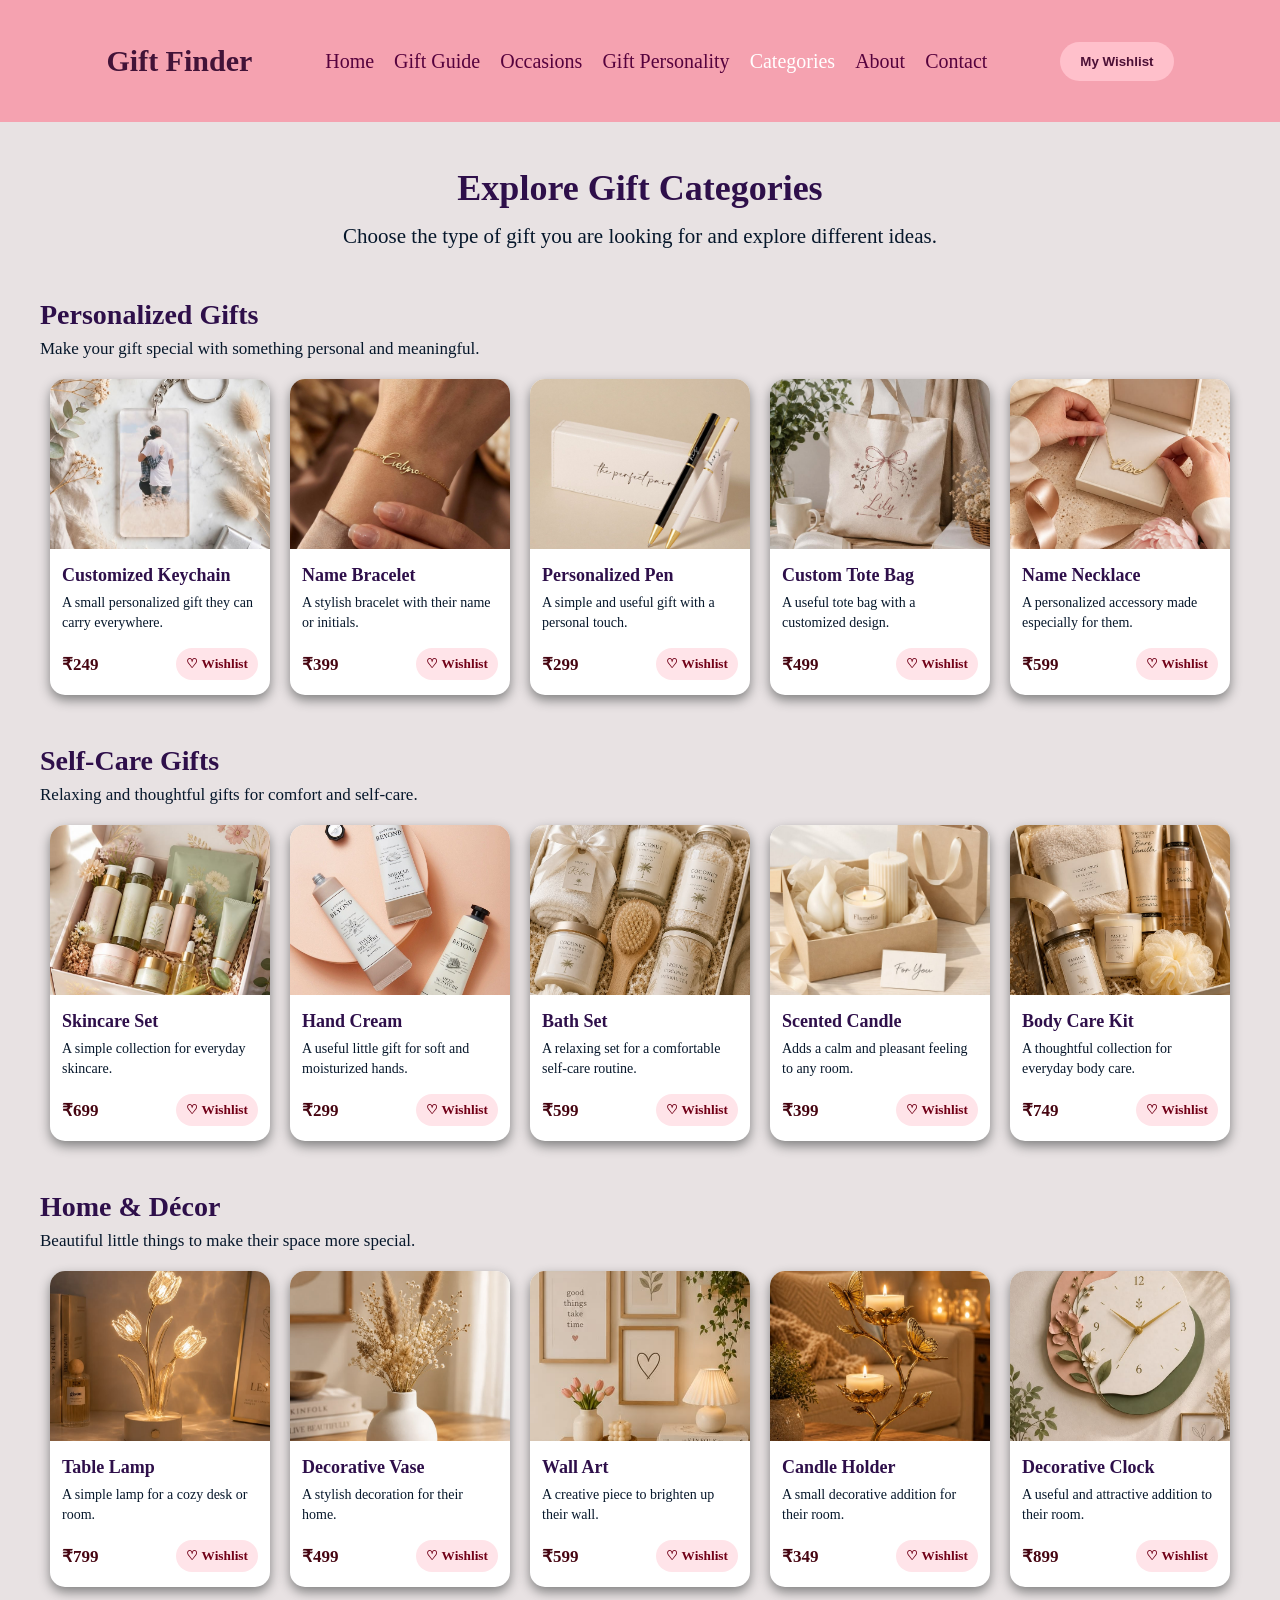
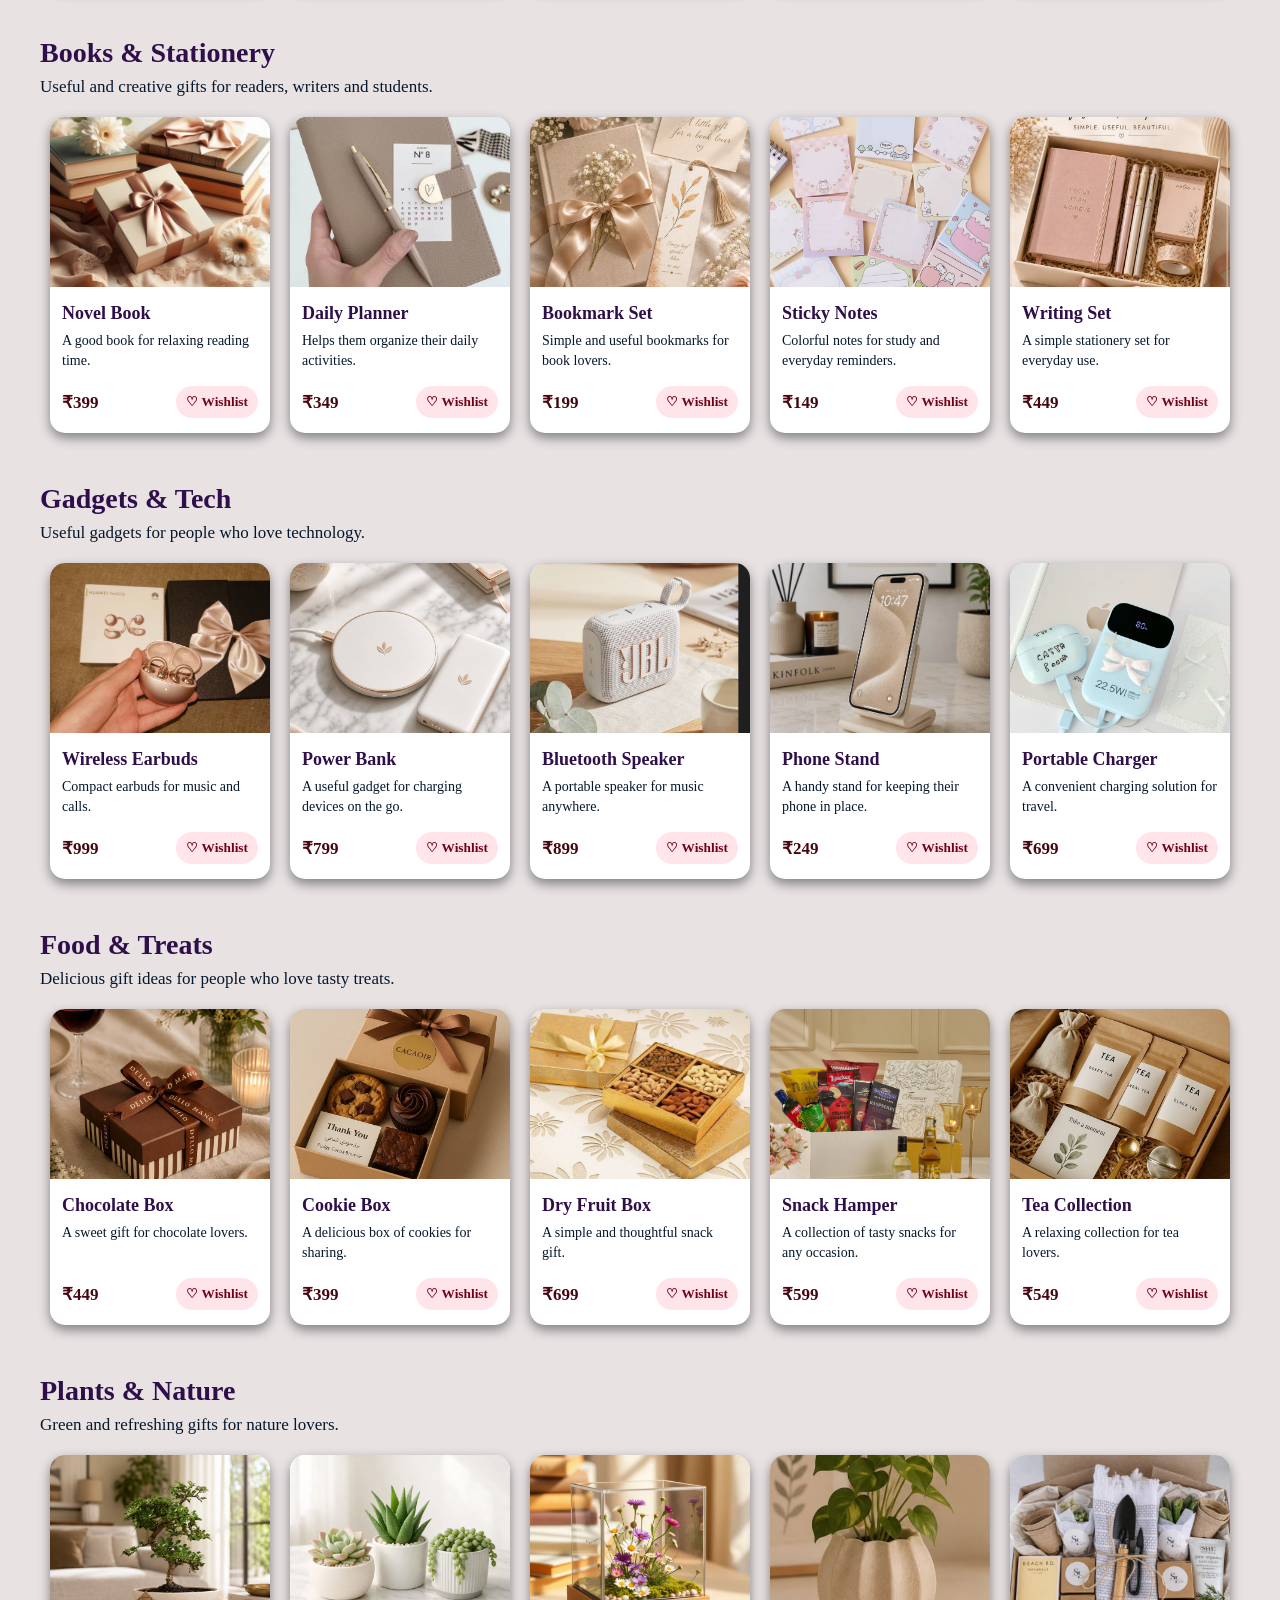
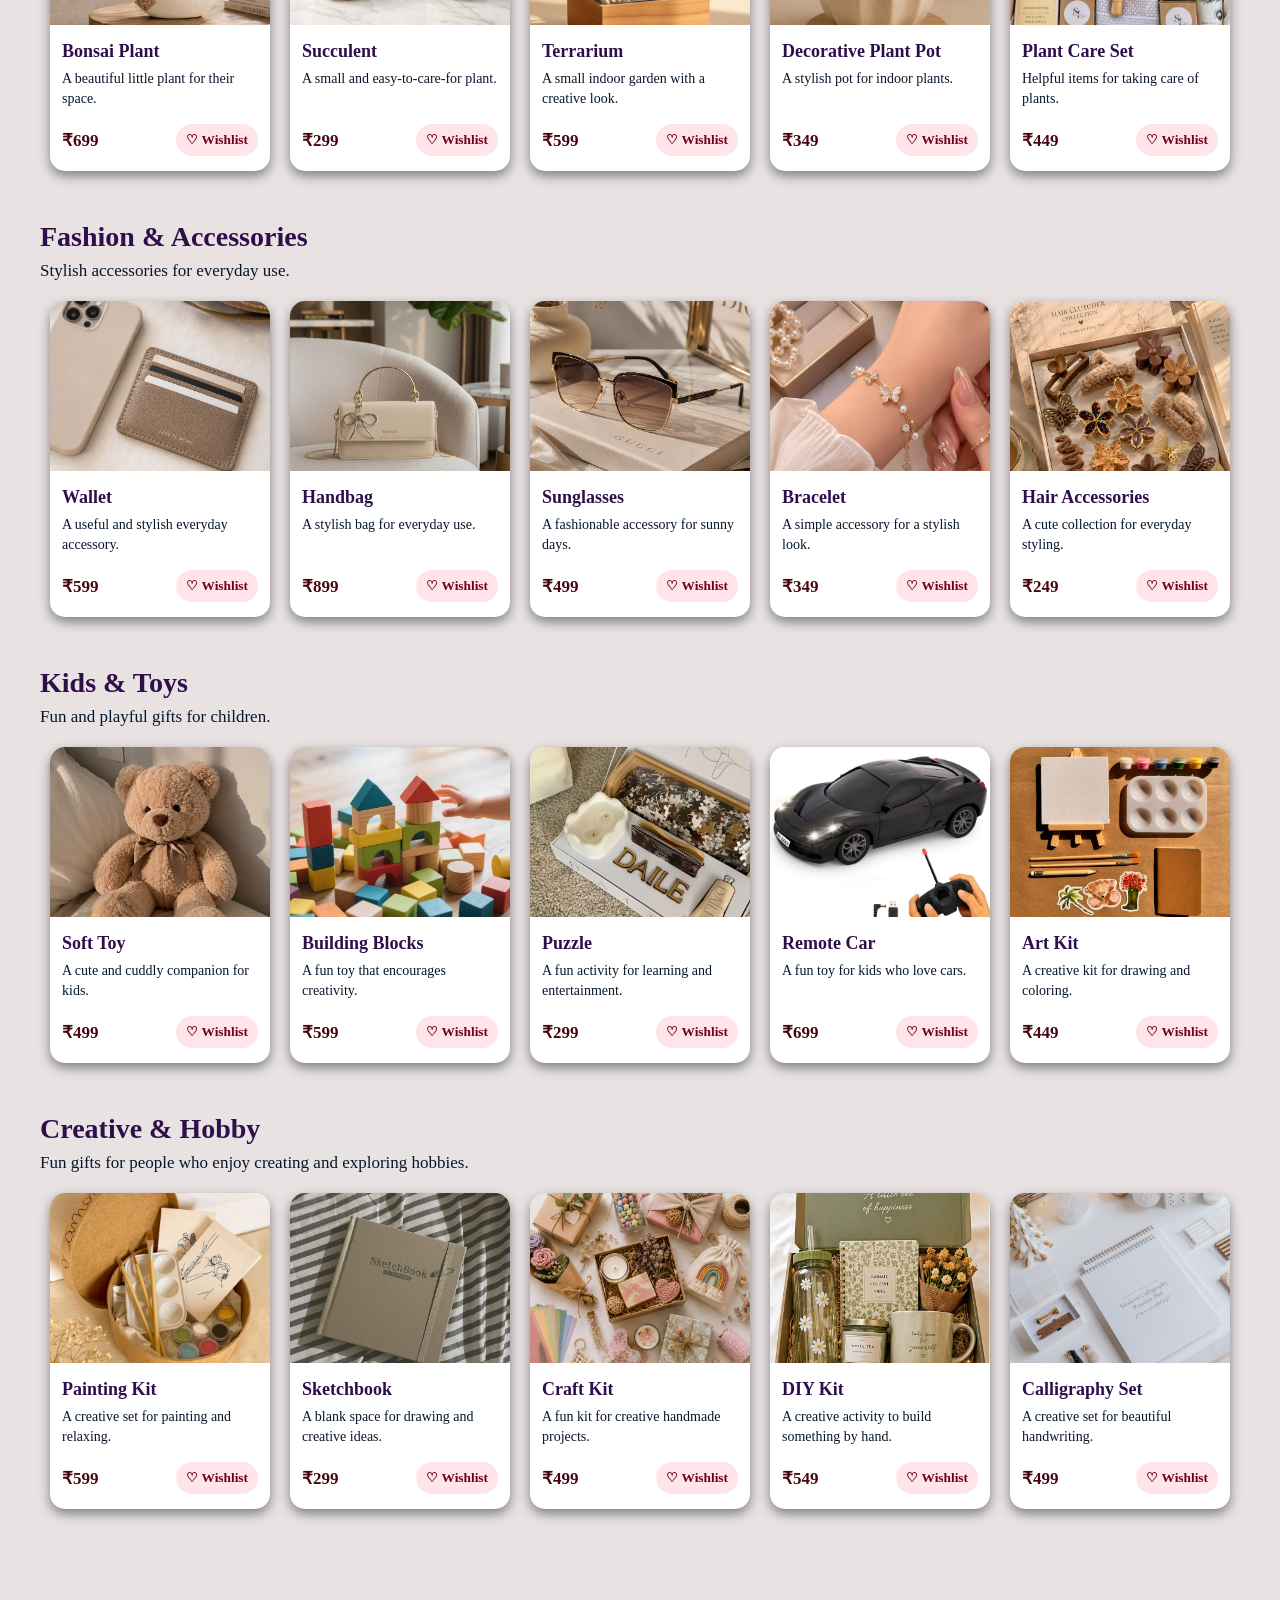
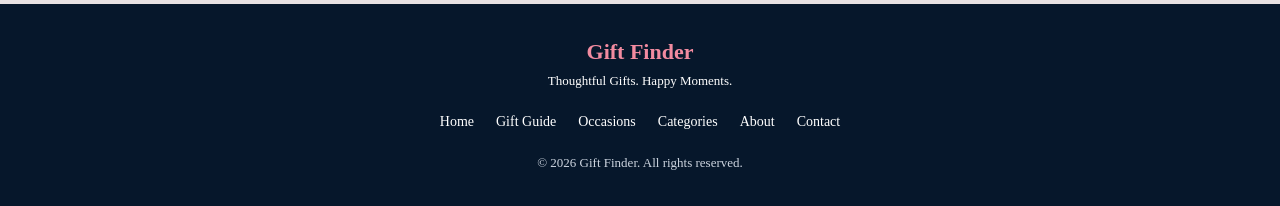
==== categories.html @ 7cc3c063 "project workout" ====
<!DOCTYPE html>
<html>

<head>
    <title>Guide</title>
    <link rel="stylesheet" href="categories.css">
</head>

<body>
    <header>
        <div class="logo">
            Gift Finder
        </div>

        <nav>
            <a href="index.html">Home</a>
            <a href="gift-guide.html">Gift Guide</a>
            <a href="occasions.html">Occasions</a>
            <a href="Gift Personality.html" >Gift Personality</a>
            <a href="categories.html" class="active">Categories</a>
            <a href="about.html">About</a>
            <a href="contact.html">Contact</a>
        </nav>

        <button class="wishlist">My Wishlist</button>
    </header>







<section class="categories">

    <h1>Explore Gift Categories</h1>

    <p class="categories-intro">
        Choose the type of gift you are looking for and explore different ideas.
    </p>


    <!-- Personalized Gifts -->

    <h2>Personalized Gifts</h2>

    <p class="section-text">
        Make your gift special with something personal and meaningful.
    </p>

    <div class="gift-container">

        <div class="gift-card">
            <img src="./Imgs/customized keychain.jpg" alt="Customized Keychain">
            <h3>Customized Keychain</h3>
            <p>A small personalized gift they can carry everywhere.</p>
            <div class="card-bottom">
                <span>₹249</span>
                <button>♡ Wishlist</button>
            </div>
        </div>

        <div class="gift-card">
            <img src="./Imgs/name bracelet.jpg" alt="Name Bracelet">
            <h3>Name Bracelet</h3>
            <p>A stylish bracelet with their name or initials.</p>
            <div class="card-bottom">
                <span>₹399</span>
                <button>♡ Wishlist</button>
            </div>
        </div>

        <div class="gift-card">
            <img src="./Imgs/personalized pen.jpg" alt="Personalized Pen">
            <h3>Personalized Pen</h3>
            <p>A simple and useful gift with a personal touch.</p>
            <div class="card-bottom">
                <span>₹299</span>
                <button>♡ Wishlist</button>
            </div>
        </div>

        <div class="gift-card">
            <img src="./Imgs/custom tote bag.jpg" alt="Custom Tote Bag">
            <h3>Custom Tote Bag</h3>
            <p>A useful tote bag with a customized design.</p>
            <div class="card-bottom">
                <span>₹499</span>
                <button>♡ Wishlist</button>
            </div>
        </div>

        <div class="gift-card">
            <img src="./Imgs/name necklace.jpg" alt="Name Necklace">
            <h3>Name Necklace</h3>
            <p>A personalized accessory made especially for them.</p>
            <div class="card-bottom">
                <span>₹599</span>
                <button>♡ Wishlist</button>
            </div>
        </div>

    </div>


    <!-- Self Care -->

    <h2>Self-Care Gifts</h2>

    <p class="section-text">
        Relaxing and thoughtful gifts for comfort and self-care.
    </p>

    <div class="gift-container">

        <div class="gift-card">
            <img src="./Imgs/skincare set.jpg" alt="Skincare Set">
            <h3>Skincare Set</h3>
            <p>A simple collection for everyday skincare.</p>
            <div class="card-bottom">
                <span>₹699</span>
                <button>♡ Wishlist</button>
            </div>
        </div>

        <div class="gift-card">
            <img src="./Imgs/hand cream.jpg" alt="Hand Cream">
            <h3>Hand Cream</h3>
            <p>A useful little gift for soft and moisturized hands.</p>
            <div class="card-bottom">
                <span>₹299</span>
                <button>♡ Wishlist</button>
            </div>
        </div>

        <div class="gift-card">
            <img src="./Imgs/bath set.jpg" alt="Bath Set">
            <h3>Bath Set</h3>
            <p>A relaxing set for a comfortable self-care routine.</p>
            <div class="card-bottom">
                <span>₹599</span>
                <button>♡ Wishlist</button>
            </div>
        </div>

        <div class="gift-card">
            <img src="./Imgs/scented candle.jpg" alt="Scented Candle">
            <h3>Scented Candle</h3>
            <p>Adds a calm and pleasant feeling to any room.</p>
            <div class="card-bottom">
                <span>₹399</span>
                <button>♡ Wishlist</button>
            </div>
        </div>

        <div class="gift-card">
            <img src="./Imgs/body care kit.jpg" alt="Body Care Kit">
            <h3>Body Care Kit</h3>
            <p>A thoughtful collection for everyday body care.</p>
            <div class="card-bottom">
                <span>₹749</span>
                <button>♡ Wishlist</button>
            </div>
        </div>

    </div>


    <!-- Home and Decor -->

    <h2>Home & Décor</h2>

    <p class="section-text">
        Beautiful little things to make their space more special.
    </p>

    <div class="gift-container">

        <div class="gift-card">
            <img src="./Imgs/table lamp.jpg" alt="Table Lamp">
            <h3>Table Lamp</h3>
            <p>A simple lamp for a cozy desk or room.</p>
            <div class="card-bottom">
                <span>₹799</span>
                <button>♡ Wishlist</button>
            </div>
        </div>

        <div class="gift-card">
            <img src="./Imgs/decorative vase.jpg" alt="Decorative Vase">
            <h3>Decorative Vase</h3>
            <p>A stylish decoration for their home.</p>
            <div class="card-bottom">
                <span>₹499</span>
                <button>♡ Wishlist</button>
            </div>
        </div>

        <div class="gift-card">
            <img src="./Imgs/wall art.jpg" alt="Wall Art">
            <h3>Wall Art</h3>
            <p>A creative piece to brighten up their wall.</p>
            <div class="card-bottom">
                <span>₹599</span>
                <button>♡ Wishlist</button>
            </div>
        </div>

        <div class="gift-card">
            <img src="./Imgs/candle holder.jpg" alt="Candle Holder">
            <h3>Candle Holder</h3>
            <p>A small decorative addition for their room.</p>
            <div class="card-bottom">
                <span>₹349</span>
                <button>♡ Wishlist</button>
            </div>
        </div>


        <div class="gift-card">
            <img src="./Imgs/decorative clock.jpg" alt="Decorative Clock">
            <h3>Decorative Clock</h3>
            <p>A useful and attractive addition to their room.</p>
            <div class="card-bottom">
                <span>₹899</span>
                <button>♡ Wishlist</button>
            </div>
        </div>

    </div>


    <!-- Books and Stationery -->

    <h2>Books & Stationery</h2>

    <p class="section-text">
        Useful and creative gifts for readers, writers and students.
    </p>

    <div class="gift-container">

        <div class="gift-card">
            <img src="./Imgs/novel book.jpg" alt="Novel Book">
            <h3>Novel Book</h3>
            <p>A good book for relaxing reading time.</p>
            <div class="card-bottom">
                <span>₹399</span>
                <button>♡ Wishlist</button>
            </div>
        </div>

        <div class="gift-card">
            <img src="./Imgs/planner.jpg" alt="Planner">
            <h3>Daily Planner</h3>
            <p>Helps them organize their daily activities.</p>
            <div class="card-bottom">
                <span>₹349</span>
                <button>♡ Wishlist</button>
            </div>
        </div>

        <div class="gift-card">
            <img src="./Imgs/bookmark set.jpg" alt="Bookmark Set">
            <h3>Bookmark Set</h3>
            <p>Simple and useful bookmarks for book lovers.</p>
            <div class="card-bottom">
                <span>₹199</span>
                <button>♡ Wishlist</button>
            </div>
        </div>

        <div class="gift-card">
            <img src="./Imgs/sticky notes.jpg" alt="Sticky Notes">
            <h3>Sticky Notes</h3>
            <p>Colorful notes for study and everyday reminders.</p>
            <div class="card-bottom">
                <span>₹149</span>
                <button>♡ Wishlist</button>
            </div>
        </div>


        <div class="gift-card">
            <img src="./Imgs/writing set.jpg" alt="Writing Set">
            <h3>Writing Set</h3>
            <p>A simple stationery set for everyday use.</p>
            <div class="card-bottom">
                <span>₹449</span>
                <button>♡ Wishlist</button>
            </div>
        </div>

    </div>


    <!-- Gadgets -->

    <h2>Gadgets & Tech</h2>

    <p class="section-text">
        Useful gadgets for people who love technology.
    </p>

    <div class="gift-container">

        <div class="gift-card">
            <img src="./Imgs/wireless earbuds.jpg" alt="Wireless Earbuds">
            <h3>Wireless Earbuds</h3>
            <p>Compact earbuds for music and calls.</p>
            <div class="card-bottom">
                <span>₹999</span>
                <button>♡ Wishlist</button>
            </div>
        </div>

        <div class="gift-card">
            <img src="./Imgs/power bank.jpg" alt="Power Bank">
            <h3>Power Bank</h3>
            <p>A useful gadget for charging devices on the go.</p>
            <div class="card-bottom">
                <span>₹799</span>
                <button>♡ Wishlist</button>
            </div>
        </div>


        <div class="gift-card">
            <img src="./Imgs/bluetooth speaker.jpg" alt="Bluetooth Speaker">
            <h3>Bluetooth Speaker</h3>
            <p>A portable speaker for music anywhere.</p>
            <div class="card-bottom">
                <span>₹899</span>
                <button>♡ Wishlist</button>
            </div>
        </div>

        <div class="gift-card">
            <img src="./Imgs/phone stand.jpg" alt="Phone Stand">
            <h3>Phone Stand</h3>
            <p>A handy stand for keeping their phone in place.</p>
            <div class="card-bottom">
                <span>₹249</span>
                <button>♡ Wishlist</button>
            </div>
        </div>

        <div class="gift-card">
            <img src="./Imgs/portable charger.jpg" alt="Portable Charger">
            <h3>Portable Charger</h3>
            <p>A convenient charging solution for travel.</p>
            <div class="card-bottom">
                <span>₹699</span>
                <button>♡ Wishlist</button>
            </div>
        </div>

    </div>


    <!-- Food -->

    <h2>Food & Treats</h2>

    <p class="section-text">
        Delicious gift ideas for people who love tasty treats.
    </p>

    <div class="gift-container">

        <div class="gift-card">
            <img src="./Imgs/chocolate box.jpg" alt="Chocolate Box">
            <h3>Chocolate Box</h3>
            <p>A sweet gift for chocolate lovers.</p>
            <div class="card-bottom">
                <span>₹449</span>
                <button>♡ Wishlist</button>
            </div>
        </div>

        <div class="gift-card">
            <img src="./Imgs/cookie box.jpg" alt="Cookie Box">
            <h3>Cookie Box</h3>
            <p>A delicious box of cookies for sharing.</p>
            <div class="card-bottom">
                <span>₹399</span>
                <button>♡ Wishlist</button>
            </div>
        </div>

        <div class="gift-card">
            <img src="./Imgs/dry fruit box.jpg" alt="Dry Fruit Box">
            <h3>Dry Fruit Box</h3>
            <p>A simple and thoughtful snack gift.</p>
            <div class="card-bottom">
                <span>₹699</span>
                <button>♡ Wishlist</button>
            </div>
        </div>

        <div class="gift-card">
            <img src="./Imgs/snack hamper.jpg" alt="Snack Hamper">
            <h3>Snack Hamper</h3>
            <p>A collection of tasty snacks for any occasion.</p>
            <div class="card-bottom">
                <span>₹599</span>
                <button>♡ Wishlist</button>
            </div>
        </div>


        <div class="gift-card">
            <img src="./Imgs/tea collection.jpg" alt="Tea Collection">
            <h3>Tea Collection</h3>
            <p>A relaxing collection for tea lovers.</p>
            <div class="card-bottom">
                <span>₹549</span>
                <button>♡ Wishlist</button>
            </div>
        </div>

    </div>


    <!-- Plants -->

    <h2>Plants & Nature</h2>

    <p class="section-text">
        Green and refreshing gifts for nature lovers.
    </p>

    <div class="gift-container">

        <div class="gift-card">
            <img src="./Imgs/bonsai plant.jpg" alt="Bonsai Plant">
            <h3>Bonsai Plant</h3>
            <p>A beautiful little plant for their space.</p>
            <div class="card-bottom">
                <span>₹699</span>
                <button>♡ Wishlist</button>
            </div>
        </div>

        <div class="gift-card">
            <img src="./Imgs/succulent.jpg" alt="Succulent">
            <h3>Succulent</h3>
            <p>A small and easy-to-care-for plant.</p>
            <div class="card-bottom">
                <span>₹299</span>
                <button>♡ Wishlist</button>
            </div>
        </div>

        <div class="gift-card">
            <img src="./Imgs/terrarium.jpg" alt="Terrarium">
            <h3>Terrarium</h3>
            <p>A small indoor garden with a creative look.</p>
            <div class="card-bottom">
                <span>₹599</span>
                <button>♡ Wishlist</button>
            </div>
        </div>

        <div class="gift-card">
            <img src="./Imgs/plant pot.jpg" alt="Plant Pot">
            <h3>Decorative Plant Pot</h3>
            <p>A stylish pot for indoor plants.</p>
            <div class="card-bottom">
                <span>₹349</span>
                <button>♡ Wishlist</button>
            </div>
        </div>


        <div class="gift-card">
            <img src="./Imgs/plant care.jpg" alt="Plant Care">
            <h3>Plant Care Set</h3>
            <p>Helpful items for taking care of plants.</p>
            <div class="card-bottom">
                <span>₹449</span>
                <button>♡ Wishlist</button>
            </div>
        </div>

    </div>


    <!-- Fashion -->

    <h2>Fashion & Accessories</h2>

    <p class="section-text">
        Stylish accessories for everyday use.
    </p>

    <div class="gift-container">

        <div class="gift-card">
            <img src="./Imgs/wallet.jpg" alt="Wallet">
            <h3>Wallet</h3>
            <p>A useful and stylish everyday accessory.</p>
            <div class="card-bottom">
                <span>₹599</span>
                <button>♡ Wishlist</button>
            </div>
        </div>

        <div class="gift-card">
            <img src="./Imgs/handbag.jpg" alt="Handbag">
            <h3>Handbag</h3>
            <p>A stylish bag for everyday use.</p>
            <div class="card-bottom">
                <span>₹899</span>
                <button>♡ Wishlist</button>
            </div>
        </div>

        <div class="gift-card">
            <img src="./Imgs/sunglasses.jpg" alt="Sunglasses">
            <h3>Sunglasses</h3>
            <p>A fashionable accessory for sunny days.</p>
            <div class="card-bottom">
                <span>₹499</span>
                <button>♡ Wishlist</button>
            </div>
        </div>


        <div class="gift-card">
            <img src="./Imgs/bracelet.jpg" alt="Bracelet">
            <h3>Bracelet</h3>
            <p>A simple accessory for a stylish look.</p>
            <div class="card-bottom">
                <span>₹349</span>
                <button>♡ Wishlist</button>
            </div>
        </div>

        <div class="gift-card">
            <img src="./Imgs/hair accessories.jpg" alt="Hair Accessories">
            <h3>Hair Accessories</h3>
            <p>A cute collection for everyday styling.</p>
            <div class="card-bottom">
                <span>₹249</span>
                <button>♡ Wishlist</button>
            </div>
        </div>

    </div>


    <!-- Kids -->

    <h2>Kids & Toys</h2>

    <p class="section-text">
        Fun and playful gifts for children.
    </p>

    <div class="gift-container">

        <div class="gift-card">
            <img src="./Imgs/soft toy.jpg" alt="Soft Toy">
            <h3>Soft Toy</h3>
            <p>A cute and cuddly companion for kids.</p>
            <div class="card-bottom">
                <span>₹499</span>
                <button>♡ Wishlist</button>
            </div>
        </div>

        <div class="gift-card">
            <img src="./Imgs/building box.jpg" alt="Building Blocks">
            <h3>Building Blocks</h3>
            <p>A fun toy that encourages creativity.</p>
            <div class="card-bottom">
                <span>₹599</span>
                <button>♡ Wishlist</button>
            </div>
        </div>

        <div class="gift-card">
            <img src="./Imgs/puzzle.jpg" alt="Puzzle">
            <h3>Puzzle</h3>
            <p>A fun activity for learning and entertainment.</p>
            <div class="card-bottom">
                <span>₹299</span>
                <button>♡ Wishlist</button>
            </div>
        </div>

        <div class="gift-card">
            <img src="./Imgs/remote car.jpg" alt="Remote Car">
            <h3>Remote Car</h3>
            <p>A fun toy for kids who love cars.</p>
            <div class="card-bottom">
                <span>₹699</span>
                <button>♡ Wishlist</button>
            </div>
        </div>

        <div class="gift-card">
            <img src="./Imgs/art kit.jpg" alt="Art Kit">
            <h3>Art Kit</h3>
            <p>A creative kit for drawing and coloring.</p>
            <div class="card-bottom">
                <span>₹449</span>
                <button>♡ Wishlist</button>
            </div>
        </div>


    </div>


    <!-- Creative -->

    <h2>Creative & Hobby</h2>

    <p class="section-text">
        Fun gifts for people who enjoy creating and exploring hobbies.
    </p>

    <div class="gift-container">

        <div class="gift-card">
            <img src="./Imgs/painting kit.jpg" alt="Painting Kit">
            <h3>Painting Kit</h3>
            <p>A creative set for painting and relaxing.</p>
            <div class="card-bottom">
                <span>₹599</span>
                <button>♡ Wishlist</button>
            </div>
        </div>

        <div class="gift-card">
            <img src="./Imgs/sketchbook.jpg" alt="Sketchbook">
            <h3>Sketchbook</h3>
            <p>A blank space for drawing and creative ideas.</p>
            <div class="card-bottom">
                <span>₹299</span>
                <button>♡ Wishlist</button>
            </div>
        </div>

        <div class="gift-card">
            <img src="./Imgs/craft kit.jpg" alt="Craft Kit">
            <h3>Craft Kit</h3>
            <p>A fun kit for creative handmade projects.</p>
            <div class="card-bottom">
                <span>₹499</span>
                <button>♡ Wishlist</button>
            </div>
        </div>

        <div class="gift-card">
            <img src="./Imgs/diy kit.jpg" alt="DIY Kit">
            <h3>DIY Kit</h3>
            <p>A creative activity to build something by hand.</p>
            <div class="card-bottom">
                <span>₹549</span>
                <button>♡ Wishlist</button>
            </div>
        </div>

        <div class="gift-card">
            <img src="./Imgs/calligraphy set.jpg" alt="Calligraphy Set">
            <h3>Calligraphy Set</h3>
            <p>A creative set for beautiful handwriting.</p>
            <div class="card-bottom">
                <span>₹499</span>
                <button>♡ Wishlist</button>
            </div>
        </div>

    </div>

</section>













    <footer>

        <div class="footer-logo">
            <span>Gift Finder</span>
            <p>Thoughtful Gifts. Happy Moments.</p>
        </div>

        <div class="footer-links">
            <a href="index.html">Home</a>
            <a href="gift-guide.html">Gift Guide</a>
            <a href="occasions.html">Occasions</a>
            <a href="categories.html">Categories</a>
            <a href="about.html">About</a>
            <a href="contact.html">Contact</a>
        </div>

        <p class="copyright">
            © 2026 Gift Finder. All rights reserved.
        </p>
        
    </footer>

</body>
</html>
---- categories.css ----
* {
    margin: 0;
    padding: 0;
    box-sizing: content-box;
}

body {
    font-family: 'Times New Roman', Times, serif;
    background-color: rgb(232, 226, 227);
    color: rgb(46, 15, 74);
    font-size: medium;
}

header {
    height: 72px;
    background-color: rgb(245, 162, 176);
    display: flex;
    align-items: center;
    justify-content: space-around;
    padding: 25px 70px;
}

.logo {
    font-size: 30px;
    font-weight: bold;
    color: rgb(66, 19, 56);
}

nav {
    display: flex;
    gap: 20px;
}

nav a {
    color: rgb(86, 2, 61);
    text-decoration: none;
    font-size: 20px;
}

nav a:hover,
nav a.active {
    color: white;
}

.wishlist {
    padding: 12px 20px;
    border: none;
    border-radius: 20px;
    font-weight: bold;
    background-color: pink;
    color: rgb(77, 16, 54);
}

.categories {
    text-align: center;
    padding: 45px 40px;
}

.categories h1 {
    font-size: 36px;
    margin-bottom: 15px;
}

.categories-intro {
    font-size: 21px;
    color: #06172b;
    margin-bottom: 40px;
}

.categories h2 {
    text-align: left;
    font-size: 28px;
    margin-top: 50px;
    margin-bottom: 8px;
}

.section-text {
    text-align: left;
    font-size: 17px;
    color: #06172b;
    margin-bottom: 20px;
}

.gift-container {
    display: flex;
    justify-content: center;
    flex-wrap: wrap;
    gap: 20px;
}

.gift-card {
    width: 220px;
    background-color: white;
    border-radius: 15px;
    text-align: left;
    padding-bottom: 15px;
    box-shadow: 0 5px 12px grey;
}

.gift-card img {
    width: 100%;
    height: 170px;
    object-fit: cover;
    border-radius: 15px 15px 0 0;
}

.gift-card h3 {
    margin: 12px 12px 7px;
    font-size: 18px;
}

.gift-card p {
    margin: 0 12px;
    color: #06172b;
    font-size: 14px;
    line-height: 1.4;
    min-height: 40px;
}

.card-bottom {
    display: flex;
    justify-content: space-between;
    align-items: center;
    margin: 15px 12px 0;
}

.card-bottom span {
    color: #460511;
    font-size: 17px;
    font-weight: bold;
}

.card-bottom button {
    border: none;
    background-color: #ffe4e9;
    color: #720118;
    padding: 8px 10px;
    border-radius: 20px;
    font-family: 'Times New Roman', Times, serif;
    font-weight: bold;
}

.card-bottom button:hover {
    background-color: #f45b78;
    color: white;
}

.gift-card:hover {
    transform: translateY(-5px);
}

footer {
    background-color: #06172b;
    color: white;
    text-align: center;
    padding: 35px 20px;
    margin-top: 50px;
}

.footer-logo {
    font-size: 22px;
    font-weight: bold;
}

.footer-logo span {
    color: #f28ba0;
}

.footer-logo p {
    font-size: 13px;
    font-weight: normal;
    margin-top: 8px;
}

.footer-links {
    display: flex;
    justify-content: center;
    flex-wrap: wrap;
    gap: 22px;
    margin: 25px 0;
}

.footer-links a {
    color: white;
    text-decoration: none;
    font-size: 14px;
}

.footer-links a:hover {
    color: #ff6680;
}

.copyright {
    font-size: 13px;
    color: #ccd4df;
}
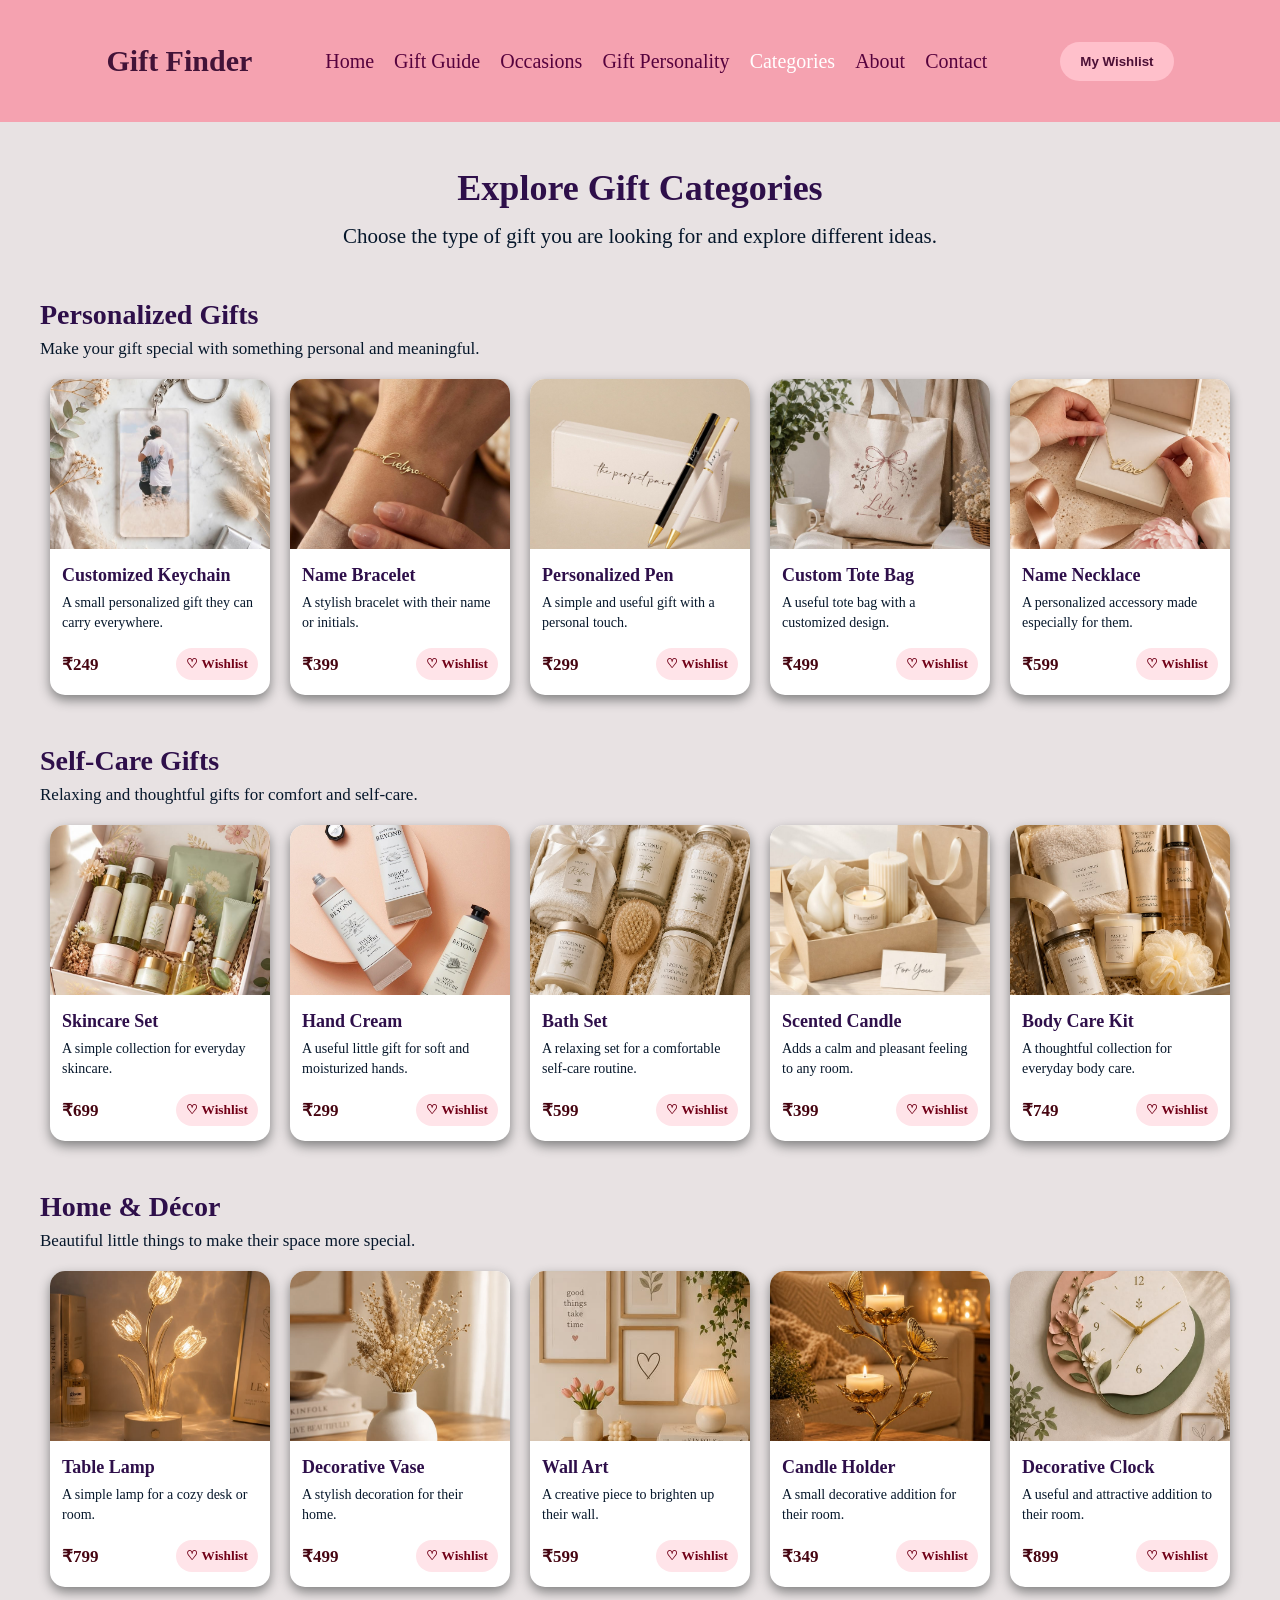
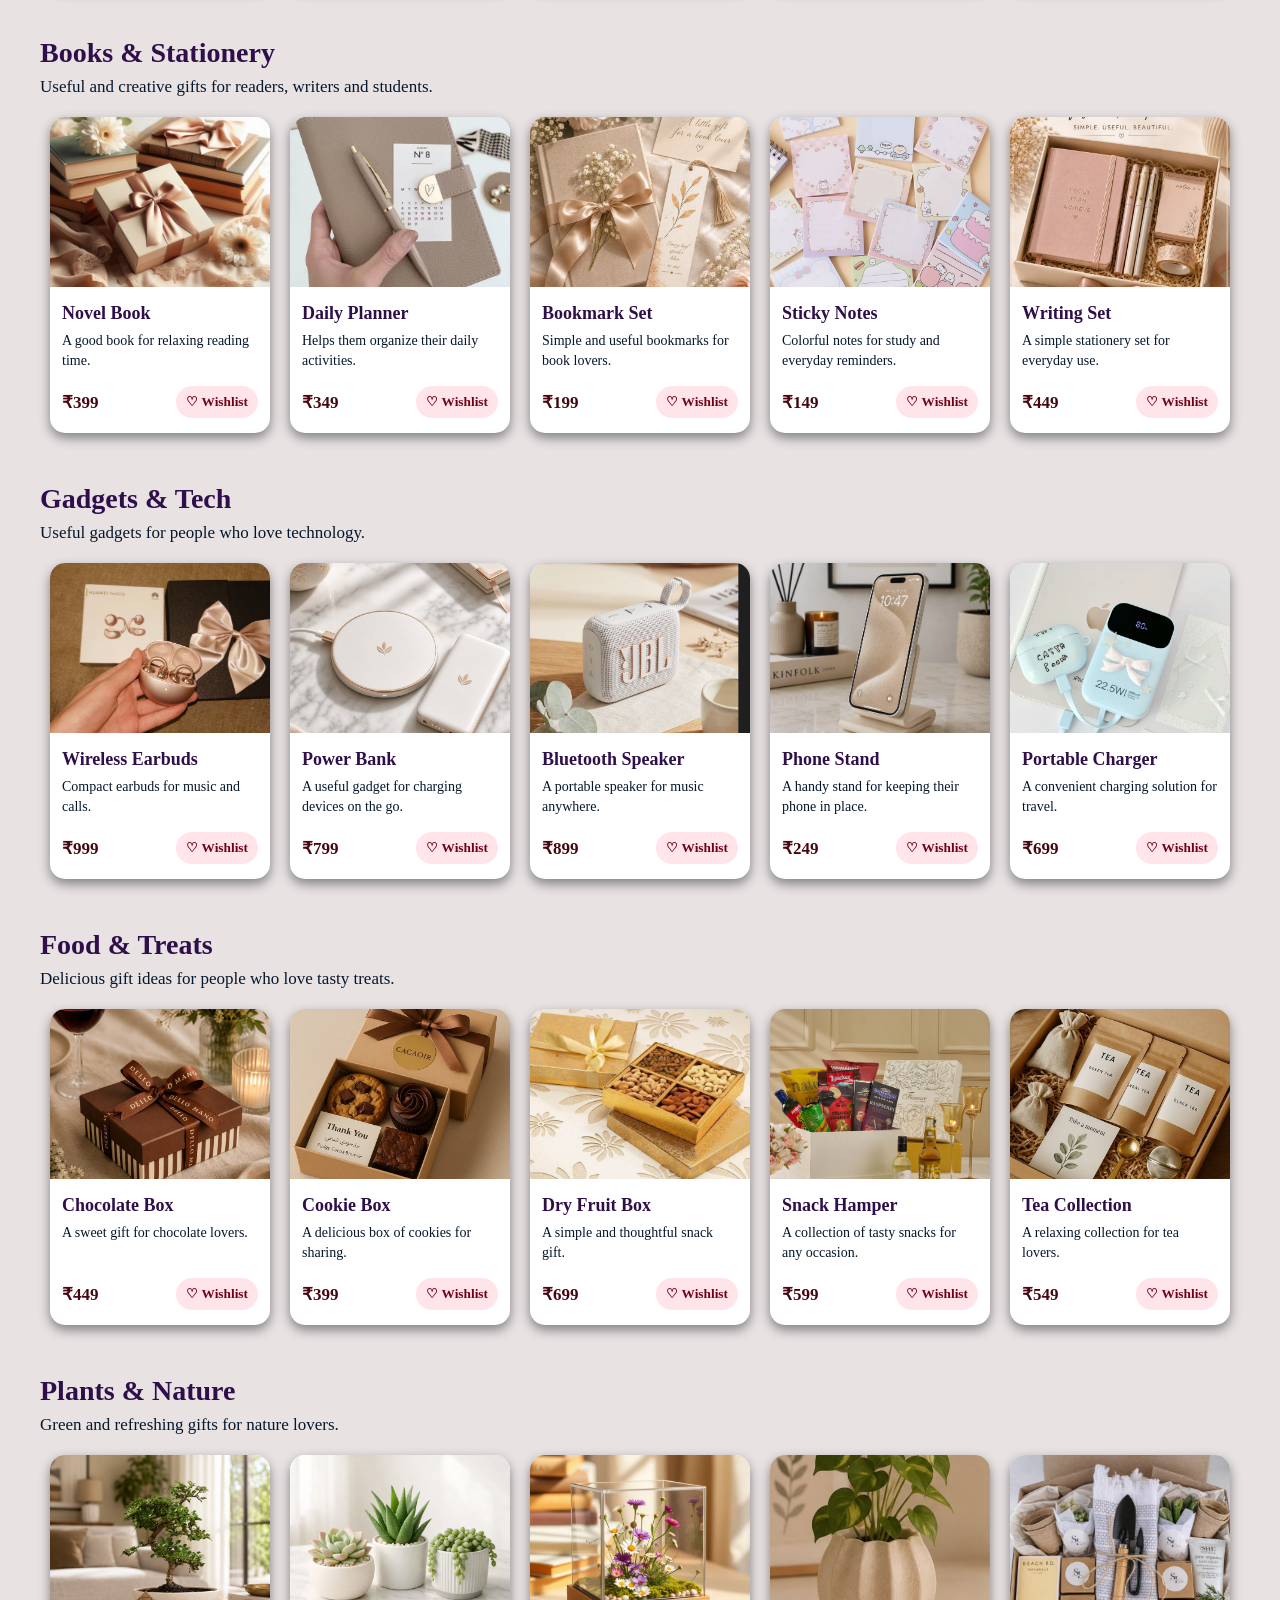
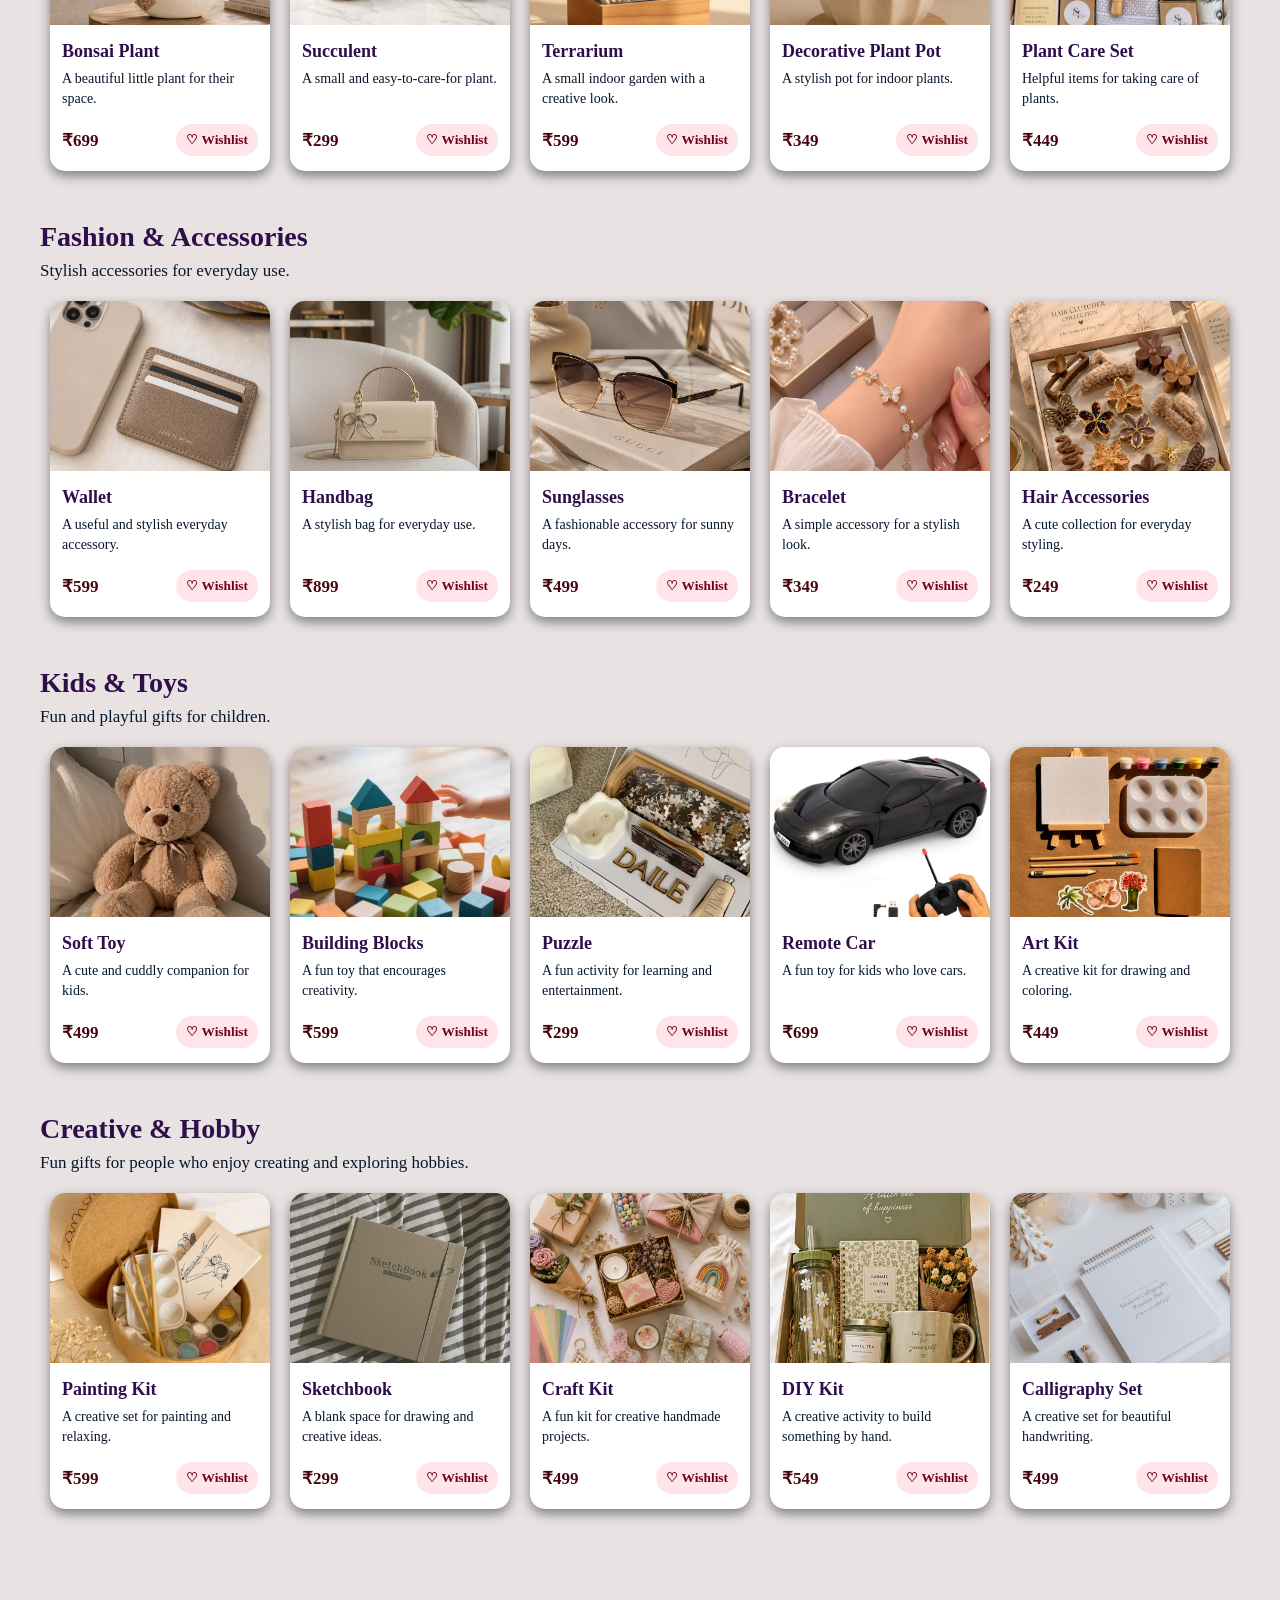
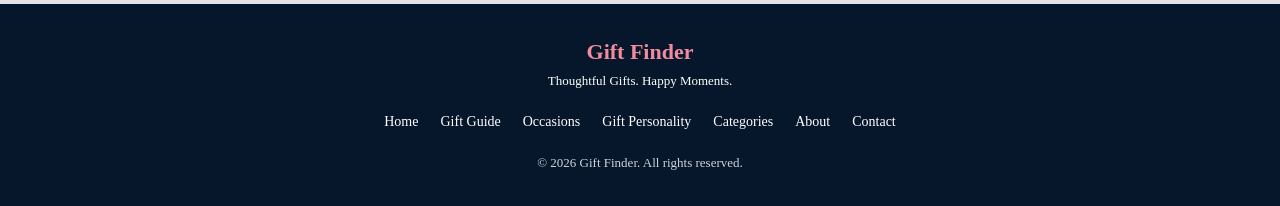
==== commit 19c3f56a: "modify" ====
--- a/categories.html
+++ b/categories.html
@@ -701,6 +701,7 @@
             <a href="index.html">Home</a>
             <a href="gift-guide.html">Gift Guide</a>
             <a href="occasions.html">Occasions</a>
+            <a href="Gift Personality.html" >Gift Personality</a>
             <a href="categories.html">Categories</a>
             <a href="about.html">About</a>
             <a href="contact.html">Contact</a>
